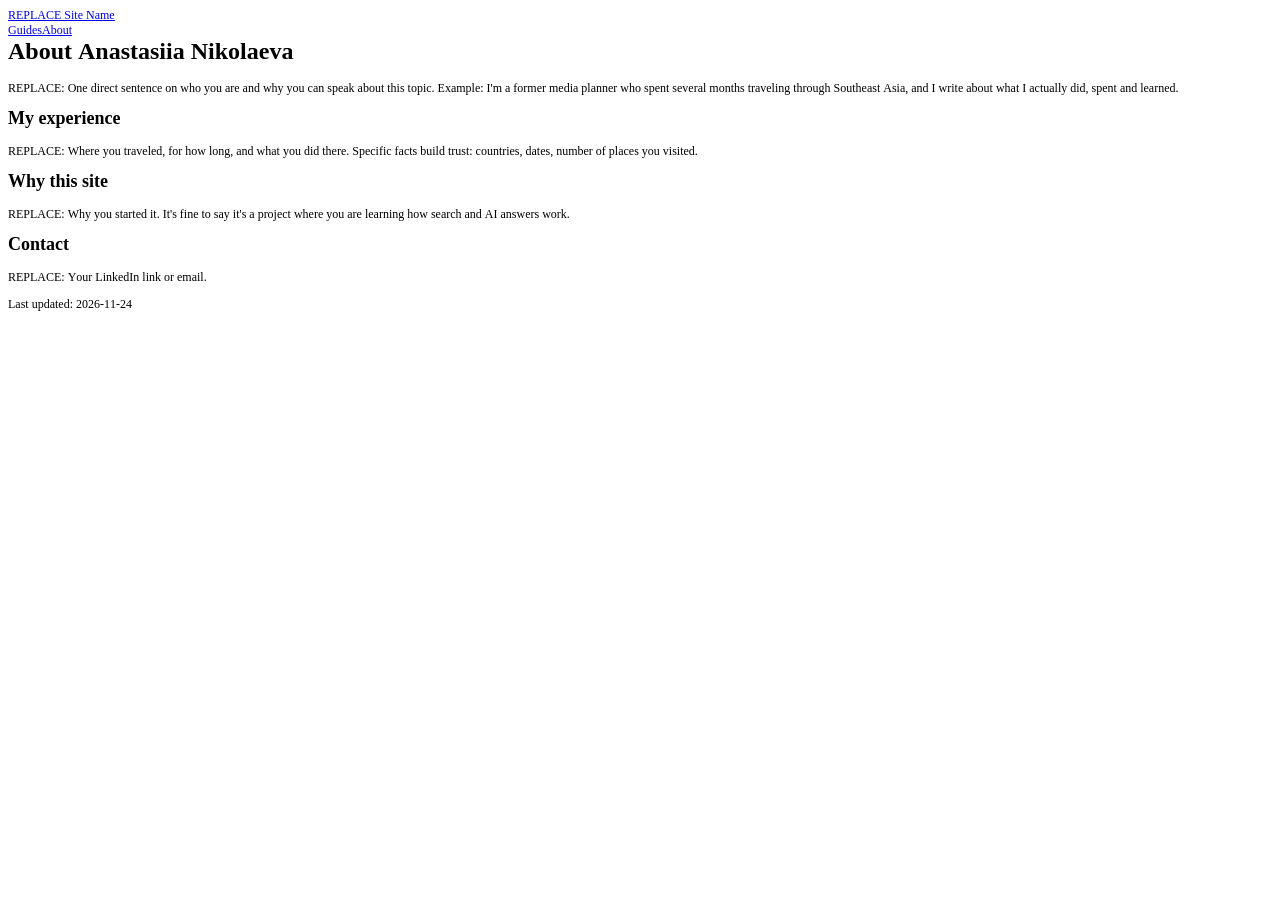
==== about.html @ fa05070a "Add files via upload" ====
<!DOCTYPE html PUBLIC "-//W3C//DTD HTML 4.01//EN" "http://www.w3.org/TR/html4/strict.dtd">
<html>
<head>
  <meta http-equiv="Content-Type" content="text/html; charset=utf-8">
  <meta http-equiv="Content-Style-Type" content="text/css">
  <title></title>
  <meta name="Description" content="REPLACE: Who writes this site and what first-hand experience is behind the guides.">
  <meta name="Generator" content="Cocoa HTML Writer">
  <meta name="CocoaVersion" content="2685.7">
  <style type="text/css">
    p.p1 {margin: 0.0px 0.0px 0.0px 0.0px; font: 12.0px Times; color: #0000e9; -webkit-text-stroke: #0000e9}
    p.p3 {margin: 0.0px 0.0px 12.0px 0.0px; font: 12.0px Times; -webkit-text-stroke: #000000}
    span.s1 {text-decoration: underline ; font-kerning: none}
    span.s2 {font-kerning: none}
  </style>
</head>
<body>
<p class="p1"><span class="s1"><a href="file:///Users/anastasiianikolaeva/Downloads/site/index.html">REPLACE Site Name</a></span></p>
<p class="p1"><span class="s1"><a href="file:///Users/anastasiianikolaeva/Downloads/site/index.html">Guides</a><a href="file:///Users/anastasiianikolaeva/Downloads/site/about.html">About</a></span></p>
<h1 style="margin: 0.0px 0.0px 16.1px 0.0px; font: 24.0px Times; -webkit-text-stroke: #000000"><span class="s2"><b>About Anastasiia Nikolaeva</b></span></h1>
<p class="p3"><span class="s2">REPLACE: One direct sentence on who you are and why you can speak about this topic. Example: I'm a former media planner who spent several months traveling through Southeast Asia, and I write about what I actually did, spent and learned.</span></p>
<h2 style="margin: 0.0px 0.0px 14.9px 0.0px; font: 18.0px Times; -webkit-text-stroke: #000000"><span class="s2"><b>My experience</b></span></h2>
<p class="p3"><span class="s2">REPLACE: Where you traveled, for how long, and what you did there. Specific facts build trust: countries, dates, number of places you visited.</span></p>
<h2 style="margin: 0.0px 0.0px 14.9px 0.0px; font: 18.0px Times; -webkit-text-stroke: #000000"><span class="s2"><b>Why this site</b></span></h2>
<p class="p3"><span class="s2">REPLACE: Why you started it. It's fine to say it's a project where you are learning how search and AI answers work.</span></p>
<h2 style="margin: 0.0px 0.0px 14.9px 0.0px; font: 18.0px Times; -webkit-text-stroke: #000000"><span class="s2"><b>Contact</b></span></h2>
<p class="p3"><span class="s2">REPLACE: Your LinkedIn link or email.</span></p>
<p class="p3"><span class="s2">Last updated: 2026-11-24</span></p>
</body>
</html>
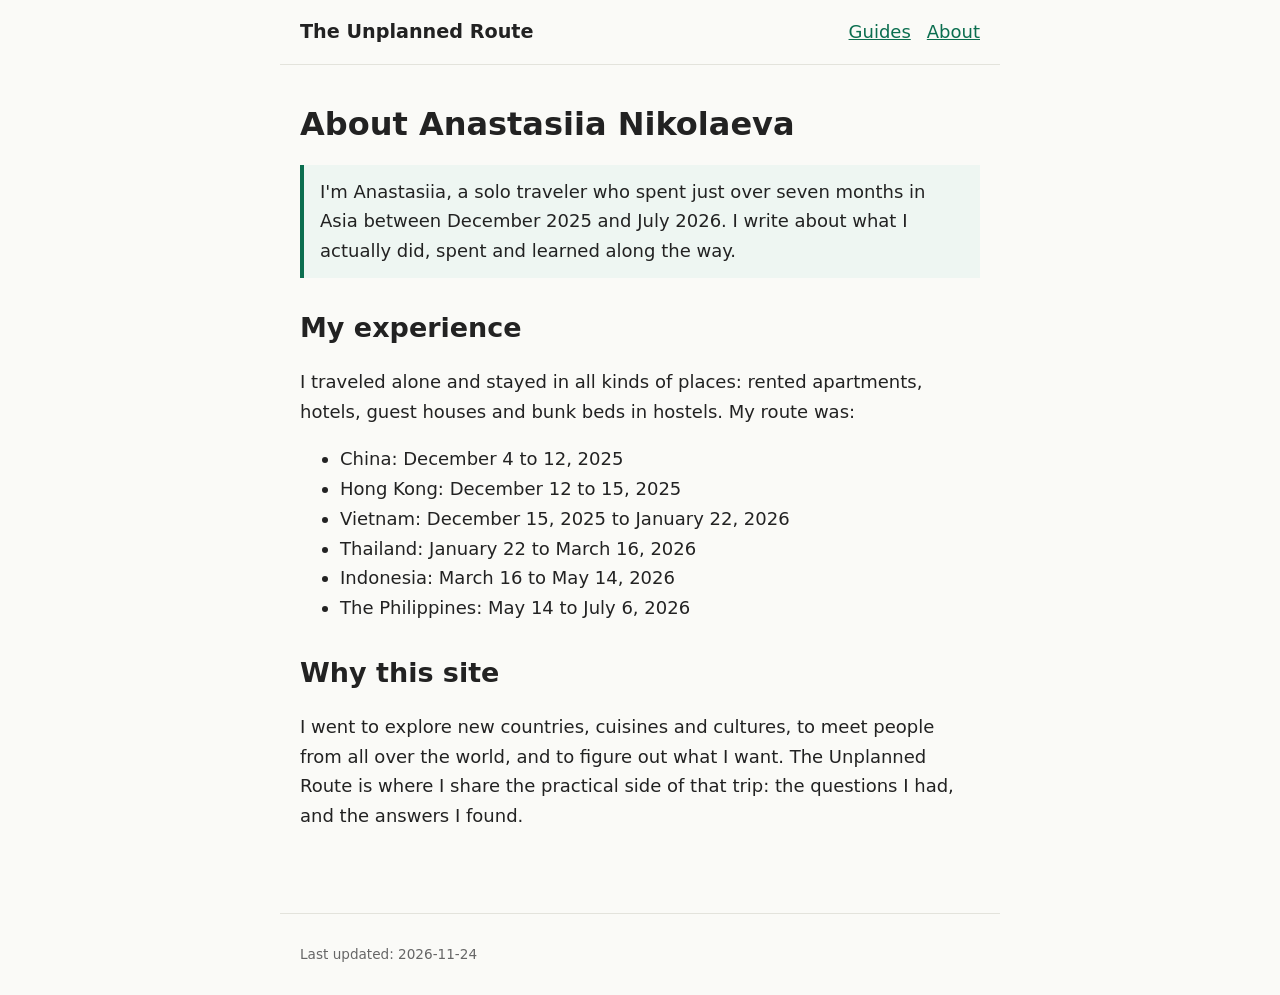
==== commit 4f937ab5: "Add files via upload" ====
--- a/about.html
+++ b/about.html
@@ -1,30 +1,47 @@
-<!DOCTYPE html PUBLIC "-//W3C//DTD HTML 4.01//EN" "http://www.w3.org/TR/html4/strict.dtd">
-<html>
+<!doctype html>
+<html lang="en">
 <head>
-  <meta http-equiv="Content-Type" content="text/html; charset=utf-8">
-  <meta http-equiv="Content-Style-Type" content="text/css">
-  <title></title>
-  <meta name="Description" content="REPLACE: Who writes this site and what first-hand experience is behind the guides.">
-  <meta name="Generator" content="Cocoa HTML Writer">
-  <meta name="CocoaVersion" content="2685.7">
-  <style type="text/css">
-    p.p1 {margin: 0.0px 0.0px 0.0px 0.0px; font: 12.0px Times; color: #0000e9; -webkit-text-stroke: #0000e9}
-    p.p3 {margin: 0.0px 0.0px 12.0px 0.0px; font: 12.0px Times; -webkit-text-stroke: #000000}
-    span.s1 {text-decoration: underline ; font-kerning: none}
-    span.s2 {font-kerning: none}
-  </style>
+<meta charset="utf-8">
+<meta name="viewport" content="width=device-width, initial-scale=1">
+<title>About Anastasiia Nikolaeva | The Unplanned Route</title>
+<meta name="description" content="Who writes The Unplanned Route: a solo traveler's first-hand notes from seven months in Asia, December 2025 to July 2026.">
+<link rel="canonical" href="https://travelingana.github.io/about.html">
+<link rel="stylesheet" href="style.css">
+<script type="application/ld+json">
+{
+  "@context": "https://schema.org",
+  "@type": "Person",
+  "name": "Anastasiia Nikolaeva",
+  "url": "https://travelingana.github.io/about.html",
+  "description": "Solo traveler writing practical notes from seven months in Asia, December 2025 to July 2026."
+}
+</script>
 </head>
 <body>
-<p class="p1"><span class="s1"><a href="file:///Users/anastasiianikolaeva/Downloads/site/index.html">REPLACE Site Name</a></span></p>
-<p class="p1"><span class="s1"><a href="file:///Users/anastasiianikolaeva/Downloads/site/index.html">Guides</a><a href="file:///Users/anastasiianikolaeva/Downloads/site/about.html">About</a></span></p>
-<h1 style="margin: 0.0px 0.0px 16.1px 0.0px; font: 24.0px Times; -webkit-text-stroke: #000000"><span class="s2"><b>About Anastasiia Nikolaeva</b></span></h1>
-<p class="p3"><span class="s2">REPLACE: One direct sentence on who you are and why you can speak about this topic. Example: I'm a former media planner who spent several months traveling through Southeast Asia, and I write about what I actually did, spent and learned.</span></p>
-<h2 style="margin: 0.0px 0.0px 14.9px 0.0px; font: 18.0px Times; -webkit-text-stroke: #000000"><span class="s2"><b>My experience</b></span></h2>
-<p class="p3"><span class="s2">REPLACE: Where you traveled, for how long, and what you did there. Specific facts build trust: countries, dates, number of places you visited.</span></p>
-<h2 style="margin: 0.0px 0.0px 14.9px 0.0px; font: 18.0px Times; -webkit-text-stroke: #000000"><span class="s2"><b>Why this site</b></span></h2>
-<p class="p3"><span class="s2">REPLACE: Why you started it. It's fine to say it's a project where you are learning how search and AI answers work.</span></p>
-<h2 style="margin: 0.0px 0.0px 14.9px 0.0px; font: 18.0px Times; -webkit-text-stroke: #000000"><span class="s2"><b>Contact</b></span></h2>
-<p class="p3"><span class="s2">REPLACE: Your LinkedIn link or email.</span></p>
-<p class="p3"><span class="s2">Last updated: 2026-11-24</span></p>
+<header>
+  <a class="brand" href="index.html">The Unplanned Route</a>
+  <nav><a href="index.html">Guides</a><a href="about.html">About</a></nav>
+</header>
+<main>
+  <h1>About Anastasiia Nikolaeva</h1>
+  <p class="answer">I'm Anastasiia, a solo traveler who spent just over seven months in Asia between December 2025 and July 2026. I write about what I actually did, spent and learned along the way.</p>
+
+  <h2>My experience</h2>
+  <p>I traveled alone and stayed in all kinds of places: rented apartments, hotels, guest houses and bunk beds in hostels. My route was:</p>
+  <ul>
+    <li>China: December 4 to 12, 2025</li>
+    <li>Hong Kong: December 12 to 15, 2025</li>
+    <li>Vietnam: December 15, 2025 to January 22, 2026</li>
+    <li>Thailand: January 22 to March 16, 2026</li>
+    <li>Indonesia: March 16 to May 14, 2026</li>
+    <li>The Philippines: May 14 to July 6, 2026</li>
+  </ul>
+
+  <h2>Why this site</h2>
+  <p>I went to explore new countries, cuisines and cultures, to meet people from all over the world, and to figure out what I want. The Unplanned Route is where I share the practical side of that trip: the questions I had, and the answers I found.</p>
+</main>
+<footer>
+  <p>Last updated: 2026-11-24</p>
+</footer>
 </body>
 </html>
--- a/style.css
+++ b/style.css
@@ -0,0 +1,13 @@
+:root { --bg: #fafaf7; --text: #222; --muted: #666; --accent: #0b6e4f; --max: 720px; }
+* { box-sizing: border-box; }
+body { margin: 0; font: 18px/1.65 system-ui, -apple-system, "Segoe UI", Roboto, sans-serif; color: var(--text); background: var(--bg); }
+header, main, footer { max-width: var(--max); margin: 0 auto; padding: 1rem 1.25rem; }
+header { display: flex; justify-content: space-between; align-items: baseline; flex-wrap: wrap; border-bottom: 1px solid #e3e3dc; }
+header a.brand { font-weight: 700; font-size: 1.2rem; color: var(--text); text-decoration: none; }
+nav a { margin-left: 1rem; }
+a { color: var(--accent); }
+h1 { font-size: 2rem; line-height: 1.2; margin-top: 1.5rem; }
+h2 { margin-top: 2rem; line-height: 1.3; }
+.meta { color: var(--muted); font-size: 0.9rem; }
+.answer { background: #eef6f2; border-left: 4px solid var(--accent); padding: 0.75rem 1rem; margin: 1rem 0; }
+footer { color: var(--muted); font-size: 0.85rem; border-top: 1px solid #e3e3dc; margin-top: 3rem; }
